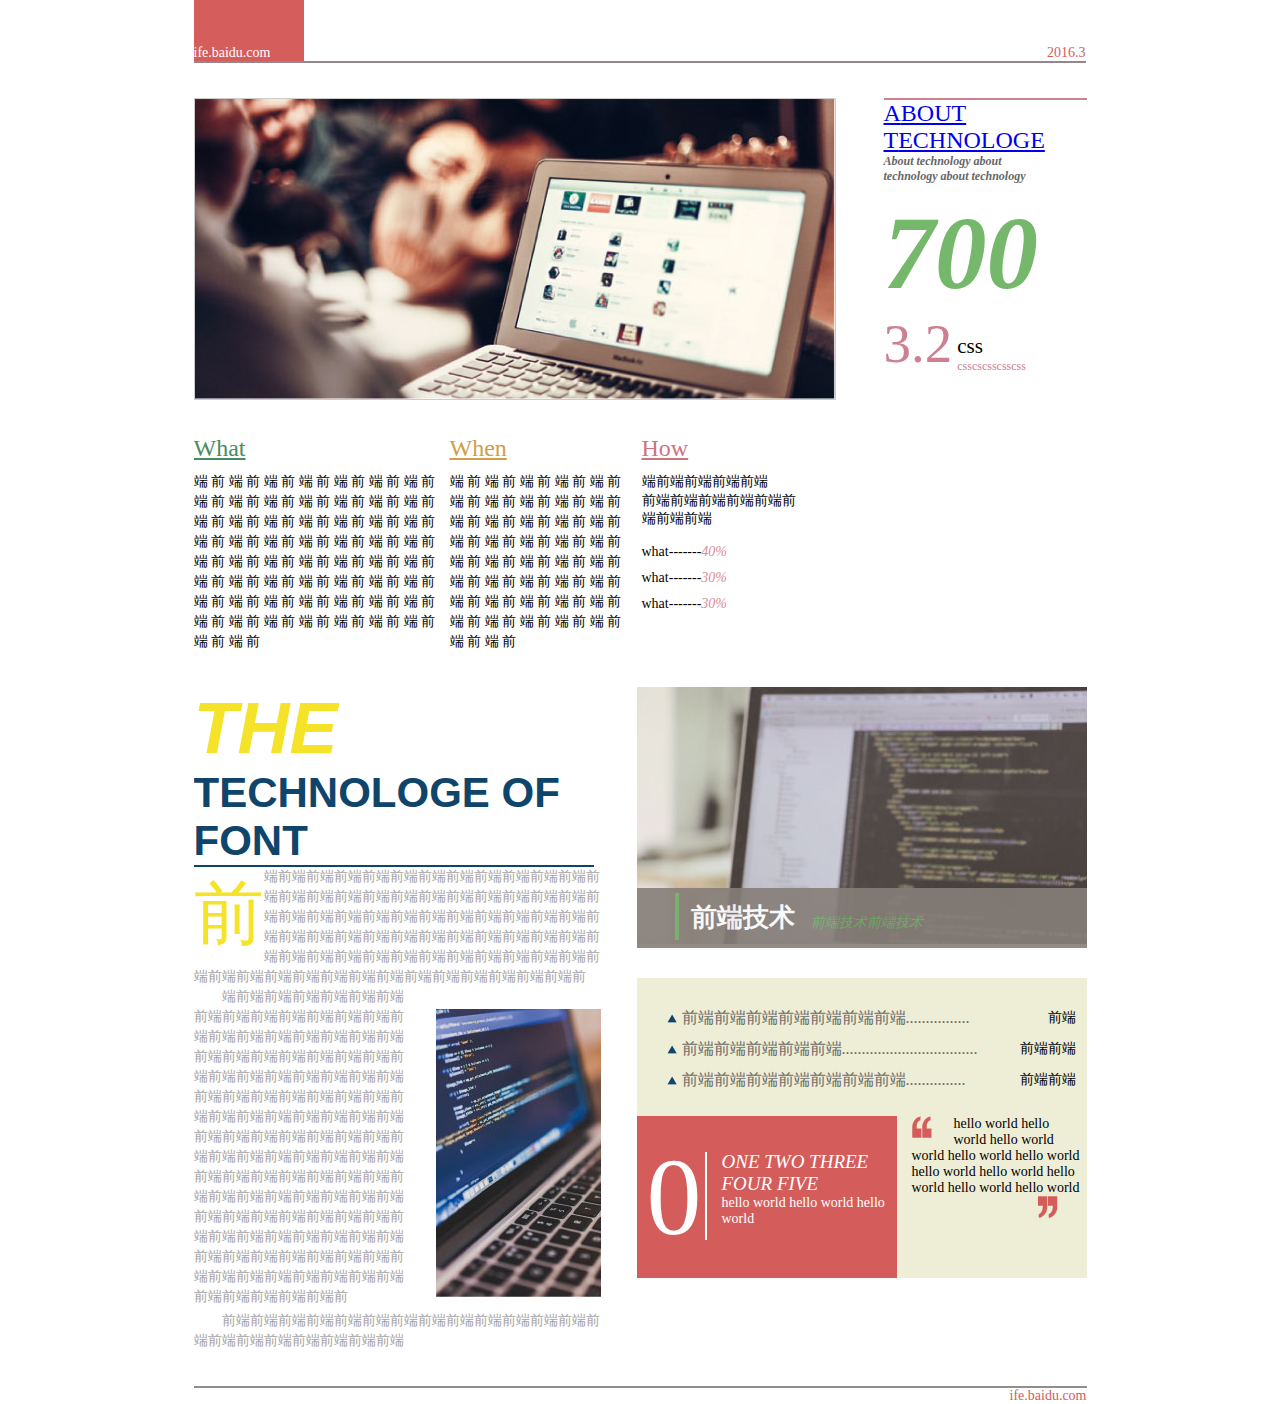
==== task1-6/index.html @ 1d4b549d "6" ====
<!doctype html>
<html lang="en">
	<head>
		<meta charset="utf-8">
		<meta name="Generator" content="EditPlus®">
		<meta name="Author" content="">
		<meta name="Keywords" content="">
		<meta name="Description" content="">
		<title>Task1-6</title>
		<style>
			*{padding:0;margin:0;}
			body{font-size:14px;font-family:"微软雅黑";background:#fff;}
			a{text-decoration:none;}
			ul{list-style:none;}
			.wrap{width:893px;margin:0 auto;}
			.header{width:892px;height:61px;border-bottom:2px solid #93868c;position:relative;}
			.logo{width:110px;height:61px;background:#d55d5c;position:relative;float:left;}
			.logo a{color:#fff;position:absolute;left:0;bottom:0;font-family:"黑体";}
			.header .time{float:right;position:absolute;right:0;bottom:0;font-family:"黑体";color:#d45d5c;}
			/*上部分*/
			.main-box{margin-top:35px;padding-bottom:35px;border-bottom:2px solid #938e8c;}
			.main-top-box{overflow:hidden;}
			.article1-left-box{width:640px;float:left;position:relative;}
			.img{width:640px;height:300px;border:1px solid #ccc;}
			.article1-right-box{width:203px; height:400px;border-top:2px solid #cc8091;float:right;}
			.same{margin-top:35px;float:left;}
			.under{text-decoration:underline;font-size:24px;}
			.what{width:40%;}
			.when{width:30%;}
			.how{width:30%;}
			.hei{margin-bottom:10px;}
			.font1{margin-top:10px;margin-right:12px;line-height:20px;}
			.fcolor1{color:#488c5d;}
			.fcolor2{color:#d19d49;}
			.fcolor3{color:#cf737e;}
			.percolor{color:#de8d94;}
			.upcase{font-size:24px;}
			h5{font-family:'楷体';font-style:italic;margin-bottom:10px;}
			.date2-box{overflow:hidden;}
			.span1{font-size:55px;color:#cc8091;display:block;float:left;margin-right:5px;}			
			.date3-box{float:left;margin-top:22px;}
			.css1{font-size:21px;}
			.css2{font-size:12px;color:#cc8091;}
			.bfont{font-size:103px;color:#75b86c;}
			i{font-style:italic;}
			/*下部分*/
			.main-bottom-box{overflow:hidden;width:893px;margin-top:35px;}
			.content-left{width:417px;float:left;}
			.content-title-left{width:400px;border-bottom:2px solid #10456b;}
			.content-right{width:450px;float:right;}
			h1{font:14px SimHei,'Microsoft YaHei',Helvetica,Arial;font-weight:400;}
			.content-title-left h1 b{font-size:42px;color:#10456b;}
			.content-title-left h1 b i{font-size:72px;color:#f4e328;}
			.content-box{overflow:hidden;}
			.content-box .span2{font-size:70px;color:#f5e327;float:left;}
			.content-box p{line-height:20px;color:#a6a2a1;}
			.bg{background:url("images/2.jpg") no-repeat;width:165px;height:288px;display:block;float:right;margin-top:22px;
			margin-right:10px;
			margin-bottom:14px;}
			.content-box .p-content1{width:215px;text-indent:2em;float:left;margin-right:16px;}
			.content-box .p-content2{text-indent:2em;float:left;}
			.content-top-box{margin-bottom:30px;position:relative;}
			.content3-box{width:459px;height:60px;position:absolute;left:0;bottom:0;
				background:#867e78;
				opacity:0.9;
				overflow:hidden;
			}
			.content3-box span{float:left;width:4px;height:47px;line-height:47px;margin-left:38px;background:#72b069;margin-top:5px;}
			.content3-box h3{float:left;line-height:60px;color:#fff;font-size:26px;margin-left:12px;margin-right:16px;}
			.content3-box i{float:left;line-height:70px;color:#72b16a;}
			.content-bottom-box{background:#eeedd6;overflow:hidden;width:459px;}
			/*右部分*/
			.ul-list{padding:25px 20px 20px 30px;}
			.content-bottom-box ul li{background:url("images/icon-1.png") no-repeat left center;line-height:30px;}
			.content-bottom-box ul li span{float:right;}
			.ul-list li a{color:#6c6a67;margin-left:15px;font-size:16px;}
			.content4-left-box{background:#d45d5c;color:#fff;width:260px;height:162px;overflow:hidden;float:left;}
			.num{font-size:110px;float:left;line-height:162px;padding:0 3px 0 10px;}
			.content4-left-box span{width:2px;height:88px;background:#fff;margin-top:36px;display:block;float:left;}
			.content4-box{margin:35px 10px 40px 85px;}
			.i-num{font-size:19px;}
			.content4-right-box{overflow:hidden;width:168px;float:left;padding:0 15px;}
			.icon-2{background:url("images/icon-2.png") repeat-x;width:20px;height:22px;display:block;float:left;margin-right:22px;}
			.icon-3{background:url("images/icon-3.png") repeat-x;width:20px;height:22px;display:block;float:right;margin-right:22px;}
			/*footer*/
			.footer a{color:#d45d5c;float:right;}
		</style>
	</head>
	<body>
		<div class="wrap">
			<!--header-->
			<div class="header">
				<div class="logo">
					<a href="#">ife.baidu.com</a>
				</div>
				<a class="time" href="#">2016.3</a>
			</div>
			<!--content-->
			<div class="main-box">
				<!--上部分-->
				<div class="main-top-box">
					<div class="article-box">
						<div class="article1-left-box">
							<div class="img">
								<img src="images/1.jpg" width="640" height="300" alt="图片"/>
							</div>
							<div class="same what">
								<a class="under fcolor1" href="#">What</a>
								<p class="font1">
									端 前 端 前 端 前 端 前 端 前 端 前 端 前 端 前 端 前 端 前 端 前 端 前 端 前 端 前 端 前 端 前 端 前 端 前 端 前 端 前 端 前 端 前 端 前 端 前 端 前 端 前 端 前 端 前 端 前 端 前 端 前 端 前 端 前 端 前 端 前 端 前 端 前 端 前 端 前 端 前 端 前 端 前 端 前 端 前 端 前 端 前 端 前 端 前 端 前 端 前 端 前 端 前 端 前 端 前 端 前 端 前 端 前 端 前
								</p>
							</div>
							<div class="same when">
								<a class="under fcolor2" href="#">When</a>
								<p class="font1">
									端 前 端 前 端 前 端 前 端 前 端 前 端 前 端 前 端 前 端 前 端 前 端 前 端 前 端 前 端 前 端 前 端 前 端 前 端 前 端 前 端 前 端 前 端 前 端 前 端 前 端 前 端 前 端 前 端 前 端 前 端 前 端 前 端 前 端 前 端 前 端 前 端 前 端 前 端 前 端 前 端 前 端 前
								</p>
							</div>
							<div class="same how">
								<a class="under fcolor3" href="#">How</a>
								<p class="font1">
									端前端前端前端前端
								</p>
								<p>
									前端前端前端前端前端前
								</p>
								<p>
									端前端前端
								</p>
								<br>
								<p class="hei">what-------<span class="percolor" style="font-style:italic">40%</span></p>
								<p class="hei">what-------<span class="percolor" style="font-style:italic">30%</span></p>
								<p class="hei">what-------<span class="percolor" style="font-style:italic">30%</span></p>
							</div>
						</div>
						<div class="article1-right-box">
							<div class="data-box">
								<a class="under" href="#">
									<span class="upcase">A</span>BOUT<br>
									<span class="upcase">T</span>ECHNOLOGE
								</a>
								<h5 style="font-size:12px;color:#676767;">About technology about<br> technology about technology</h5>
								<b class="bfont">
									<i>
										700
									</i>
								</b>
								<div class="date2-box">
									<span class="span1">3.2</span>
									<div class="date3-box">
										<p class="css1">css</p>
										<p class="css2">csscscsscsscss</p>
									</div>
								</div>
							</div>
						</div>
					</div>
				</div>
				<!--下部分-->
				<div class="main-bottom-box">
					<!--左部分-->
					<div class="content-left">
						<div class="content-title-left">
							<h1>
								<b>
									<i>THE</i>
									<span>TECHNOLOGE OF FONT</span>
								</b>
							</h1>
						</div>
						<div class="content-box">
							<span class="span2">前</span>
							<p>
								端前端前端前端前端前端前端前端前端前端前端前端前端前端前端前端前端前端前端前端前端前端前端前端前端前端前端前端前端前端前端前端前端前端前端前端前端前端前端前端前端前端前端前端前端前端前端前端前端前端前端前端前端前端前端前端前端前端前端前端前端前端前端前端前端前端前端前端前端前端前端前端前端前端前
							</p>
							<i class="bg"></i>
							<p class="p-content1">
								  端前端前端前端前端前端前端前端前端前端前端前端前端前端前端前端前端前端前端前端前端前端前端前端前端前端前端前端前端前端前端前端前端前端前端前端前端前端前端前端前端前端前端前端前端前端前端前端前端前端前端前端前端前端前端前端前端前端前端前端前端前端前端前端前端前端前端前端前端前端前端前端前端前端前端前端前端前端前端前端前端前端前端前端前端前端前端前端前端前端前端前端前端前端前端前端前端前端前端前端前端前端前端前端前端前端前端前端前端前端前端前端前端前端前端前端前端前
							</p>
							<p class="p-content2">
								前端前端前端前端前端前端前端前端前端前端前端前端前端前端前端前端前端前端前端前端前端
							</p>
						</div>
					</div>
					<!--右部分-->
					<div class="content-right">
						<div class="content-top-box">
							<a href="#">
								<img src="images/3.jpg" alt="代码" width="459" height="257"/>
								<div class="content3-box">
									<span></span>
									<h3>前端技术</h3>
									<i>前端技术前端技术</i>
								</div>
							</a>
						</div>
						<div class="content-bottom-box">
							<ul class="ul-list">
								<li>
									<a href="#">前端前端前端前端前端前端前端................</a>
									<span>前端</span>
								</li>
								<li>
									<a href="#">前端前端前端前端前端..................................</a>
									<span>前端前端</span>
								</li>
								<li>
									<a href="#">前端前端前端前端前端前端前端...............</a>
									<span>前端前端</span>
								</li>
							</ul>
							<div class="content4-left-box">
								<p class="num">0</p>
								<span></span>
								<div class="content4-box">
									<i class="i-num">ONE TWO THREE FOUR FIVE</i>
									<p>hello world hello world hello world</p>
								</div>
							</div>
							<div class="content4-right-box">
								<i class="icon-2"></i>
								<p>
									hello world hello world hello world world hello world hello world hello world hello world hello world hello world hello world
								</p>
								<i class="icon-3"></i>
							</div>
						</div>
					</div>
				</div>
			</div>
			<div class="footer">
				<a href="#">ife.baidu.com</a>
			</div>
		</div>
	</body>
</html>
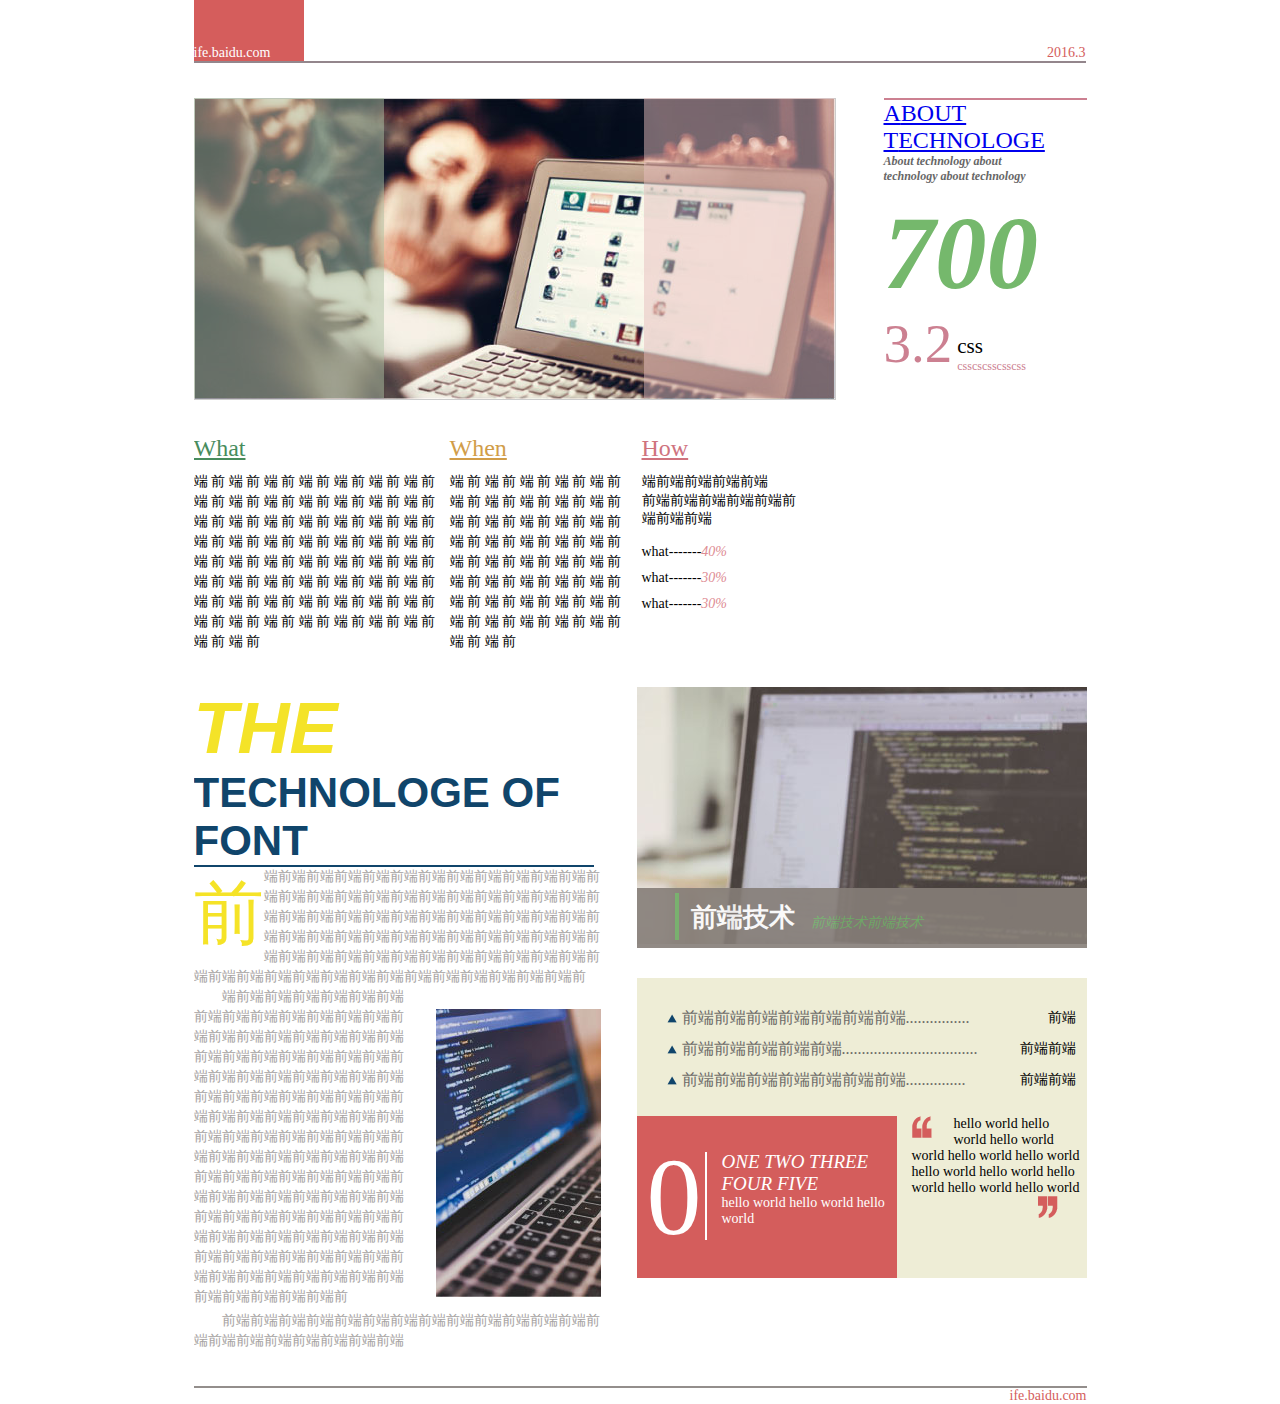
==== commit e4f7a25d: "new" ====
--- a/task1-6/index.html
+++ b/task1-6/index.html
@@ -22,6 +22,9 @@
 			.main-top-box{overflow:hidden;}
 			.article1-left-box{width:640px;float:left;position:relative;}
 			.img{width:640px;height:300px;border:1px solid #ccc;}
+			.cover1{background:#adc2a4;left:0;}
+			.cover2{background:#e5bdbe;right:0;}
+			.cover3{display:block;width:190px;height:300px;opacity:0.5;position:absolute;top:0;}
 			.article1-right-box{width:203px; height:400px;border-top:2px solid #cc8091;float:right;}
 			.same{margin-top:35px;float:left;}
 			.under{text-decoration:underline;font-size:24px;}
@@ -103,6 +106,8 @@
 						<div class="article1-left-box">
 							<div class="img">
 								<img src="images/1.jpg" width="640" height="300" alt="图片"/>
+								<span class="cover1 cover3"></span>
+								<span class="cover2 cover3"></span>
 							</div>
 							<div class="same what">
 								<a class="under fcolor1" href="#">What</a>
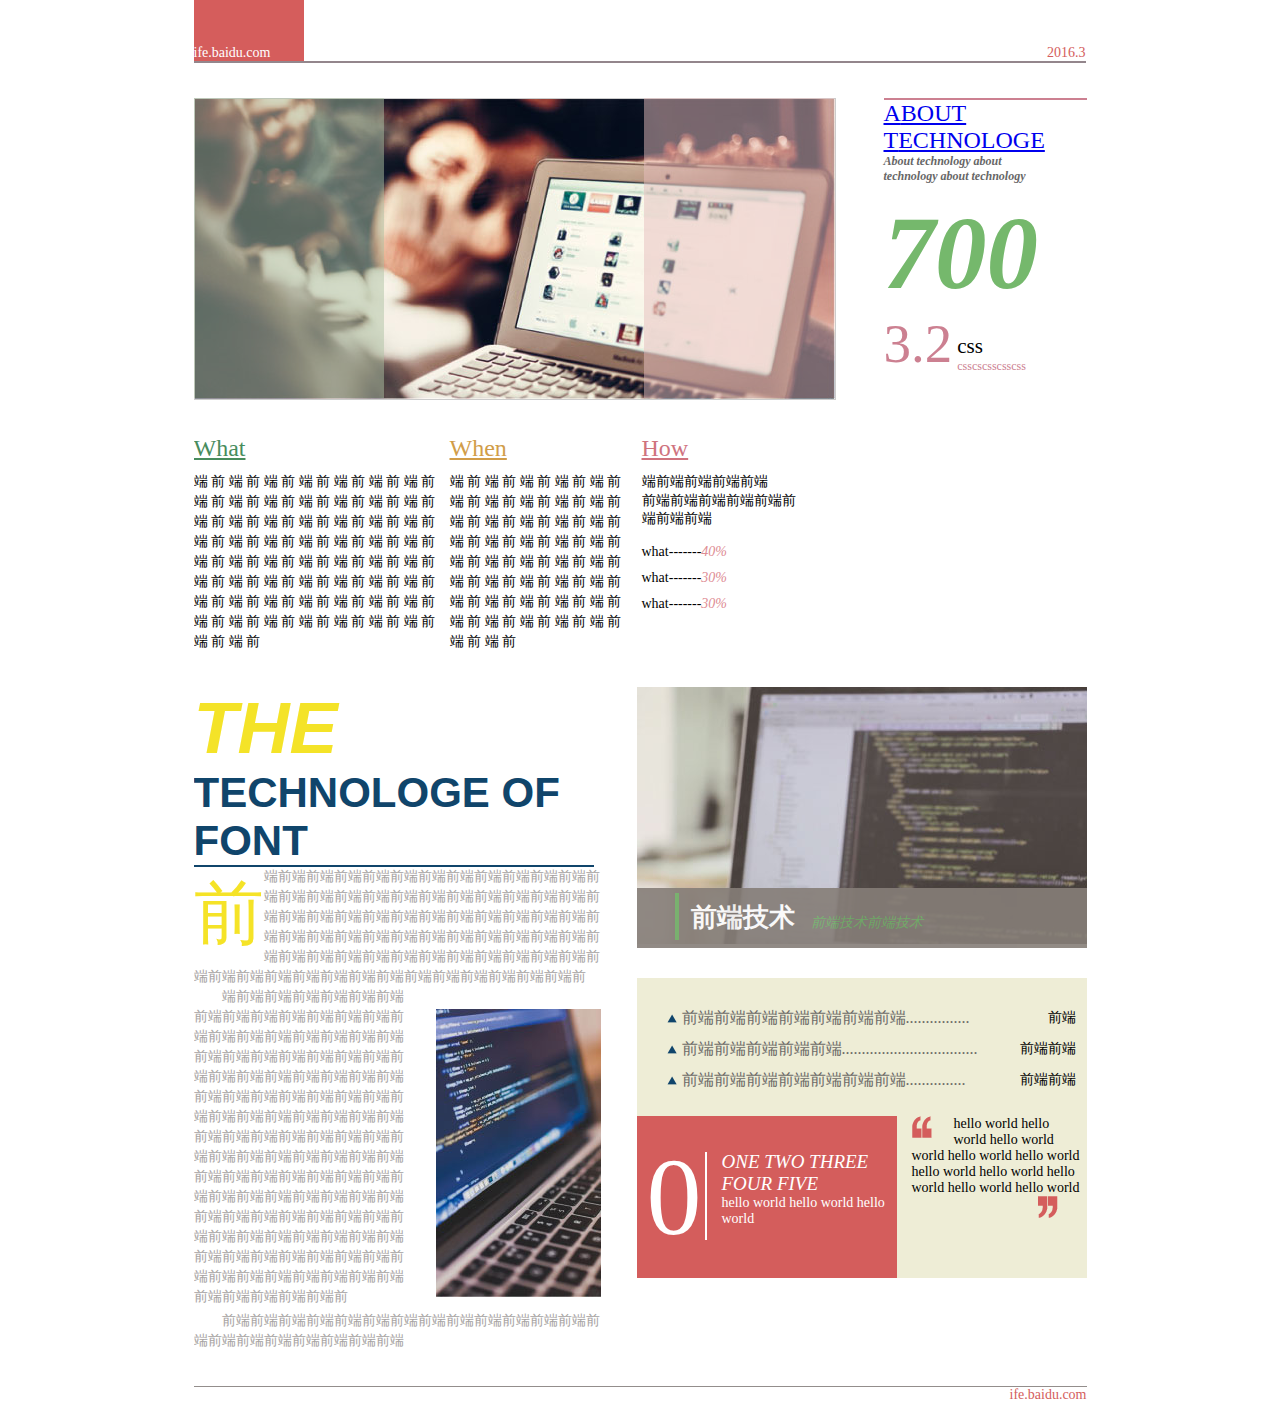
==== commit 61f10104: "task1,2,7,8" ====
--- a/task1-6/index.html
+++ b/task1-6/index.html
@@ -18,7 +18,7 @@
 			.logo a{color:#fff;position:absolute;left:0;bottom:0;font-family:"黑体";}
 			.header .time{float:right;position:absolute;right:0;bottom:0;font-family:"黑体";color:#d45d5c;}
 			/*上部分*/
-			.main-box{margin-top:35px;padding-bottom:35px;border-bottom:2px solid #938e8c;}
+			.main-box{margin-top:35px;padding-bottom:35px;border-bottom:1px solid #938e8c;}
 			.main-top-box{overflow:hidden;}
 			.article1-left-box{width:640px;float:left;position:relative;}
 			.img{width:640px;height:300px;border:1px solid #ccc;}
